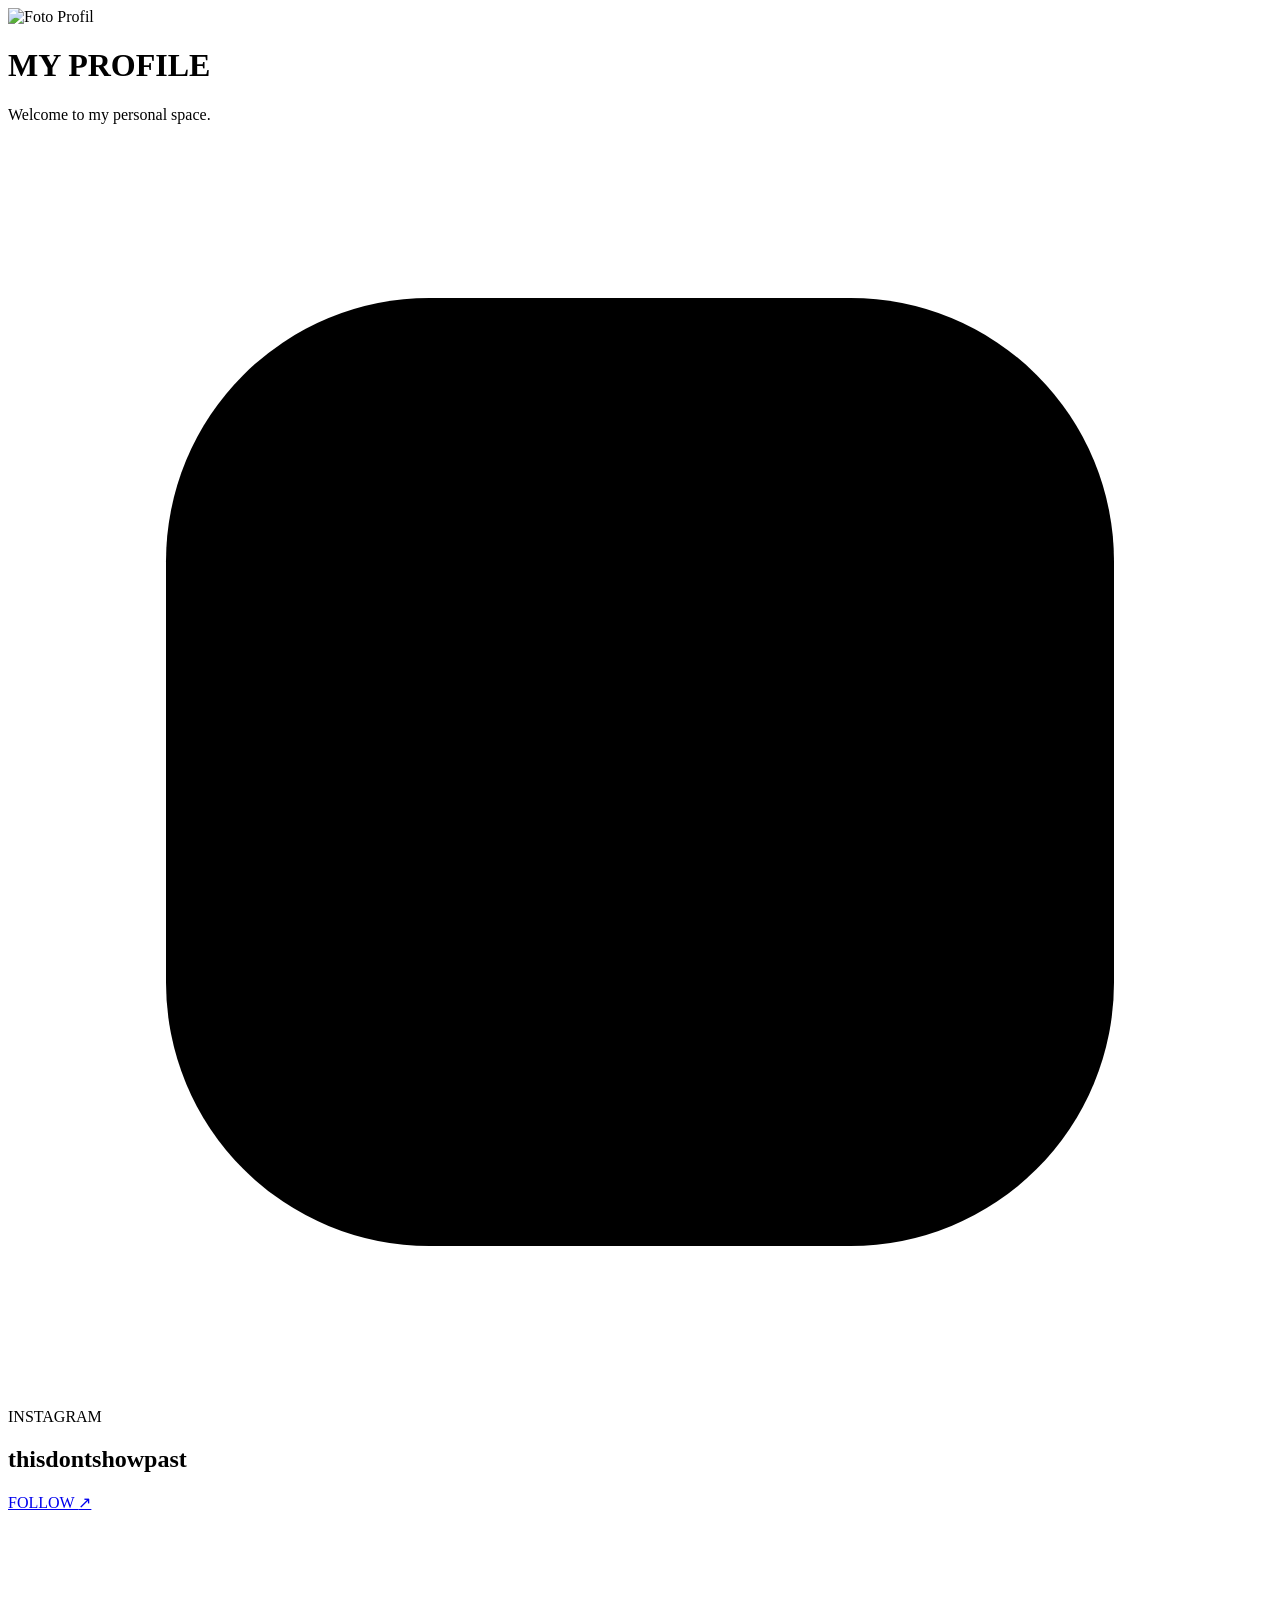
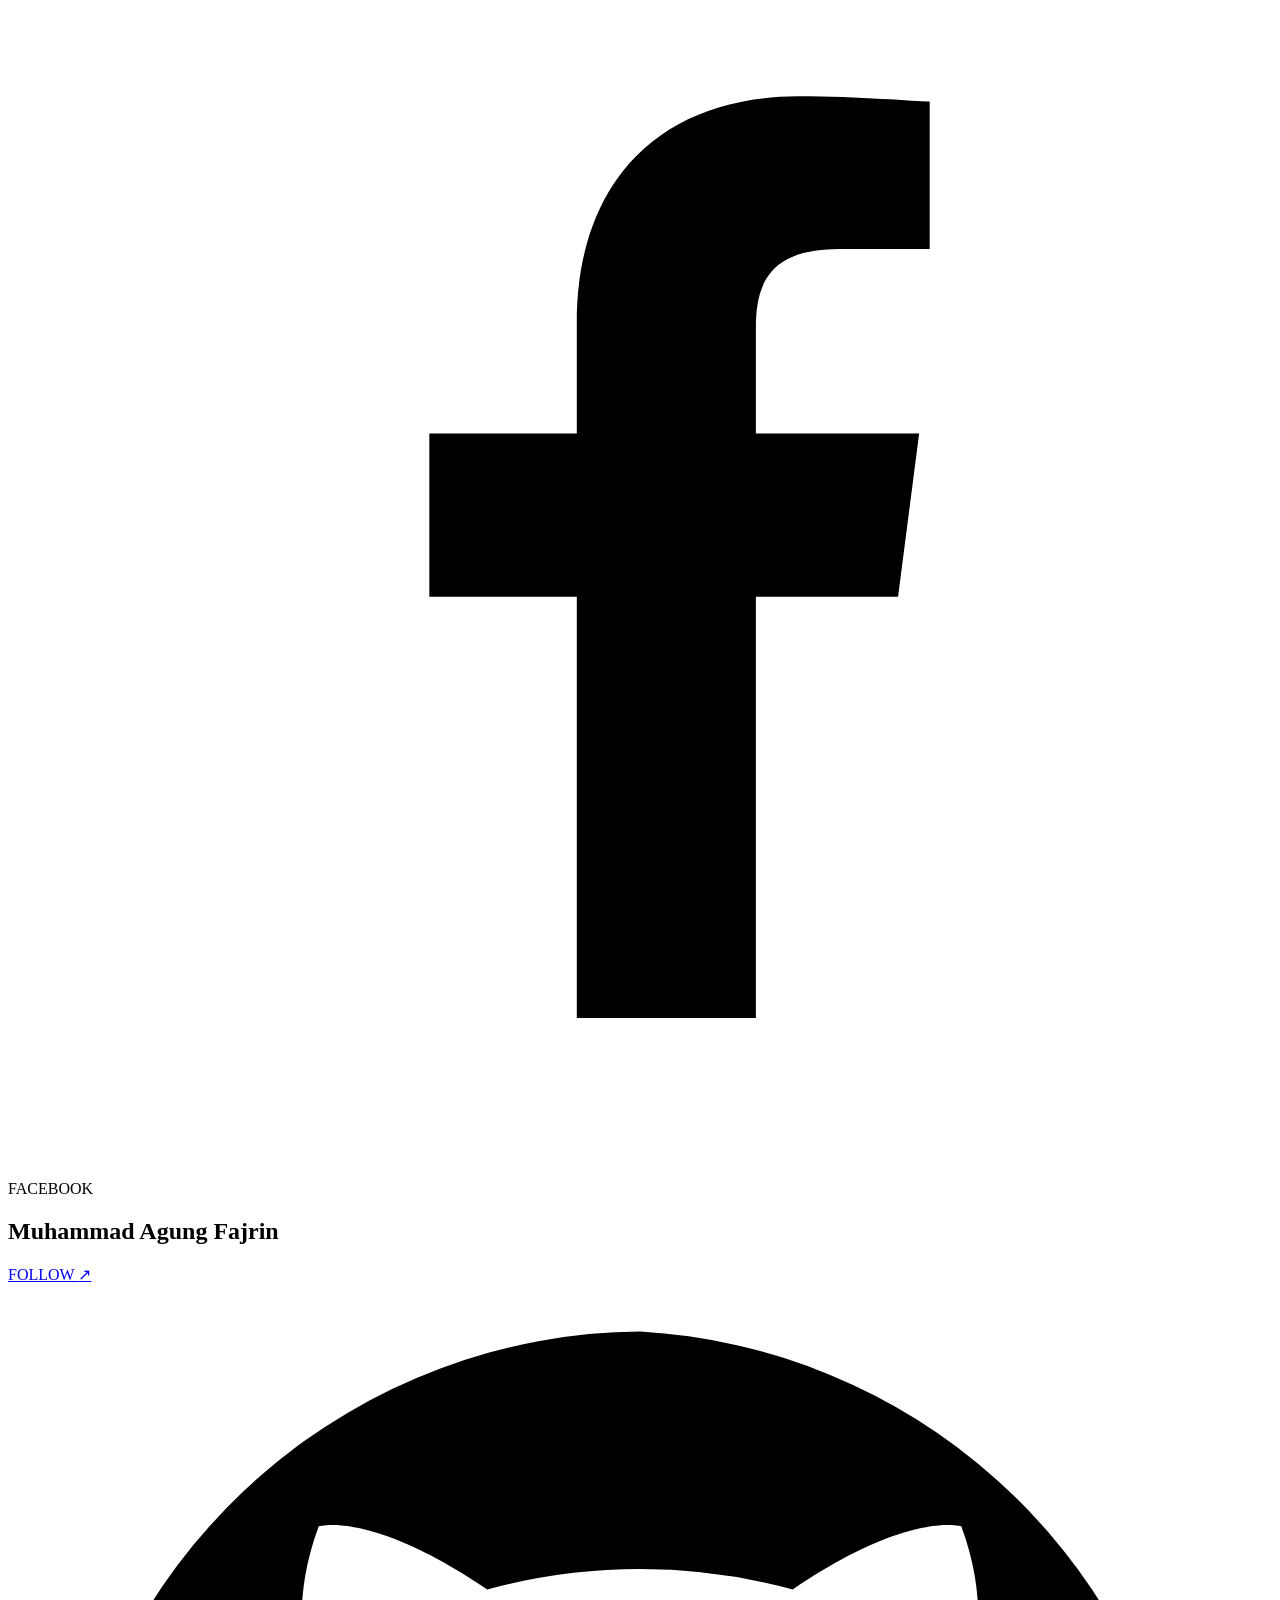
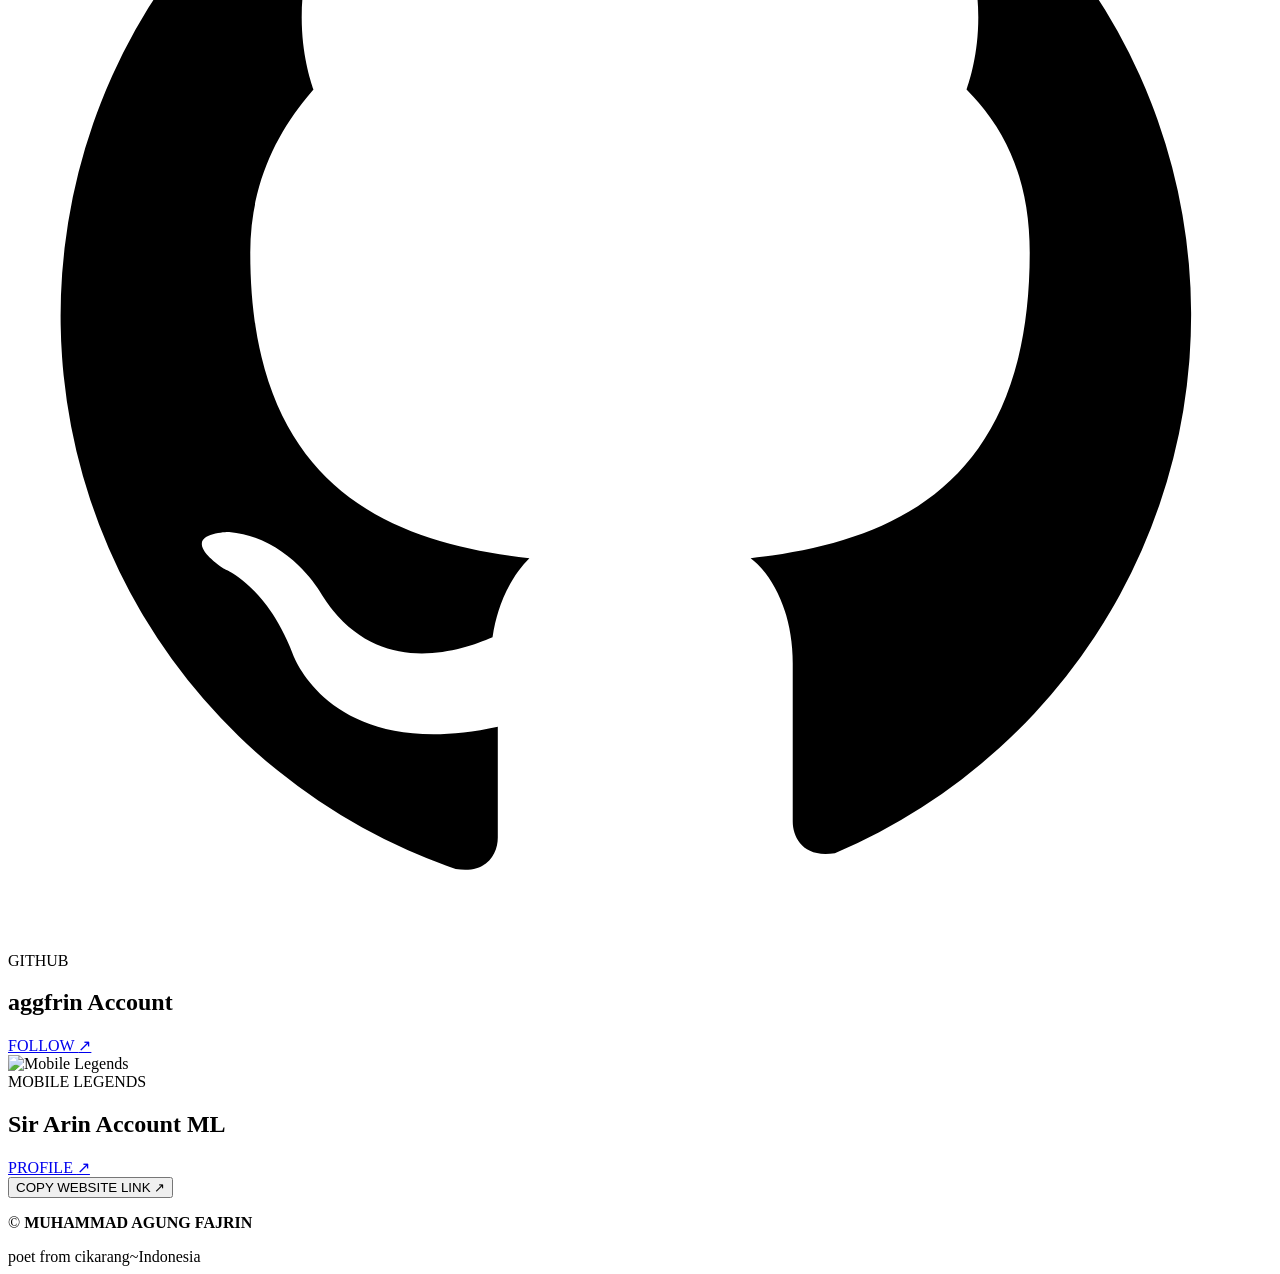
==== personalWebsite/index.html @ a062d6a9 "Rename index.html to personalWebsite/index.html" ====
<!DOCTYPE html>
<html lang="id">
<head>
  <meta charset="UTF-8">
  <meta name="viewport" content="width=device-width, initial-scale=1.0">
  <meta name="description" content="Temukan media sosial resmi Muhammad Agung Fajrin.">
  <title>Muhammad Agung Fajrin | Social Links</title>
  <link rel="preconnect" href="https://fonts.googleapis.com">
  <link rel="preconnect" href="https://fonts.gstatic.com" crossorigin>
  <link href="https://fonts.googleapis.com/css2?family=DM+Sans:wght@400;500;600;700&family=Manrope:wght@400;500;600;700;800&display=swap" rel="stylesheet">
  <link rel="stylesheet" href="style.css">
</head>
<body>
  <main class="page">
    <header class="intro">
  <div class="profile-picture">
    <img src="image/profil.jpg" alt="Foto Profil">
  </div>

  <h1 class="profile-title">MY PROFILE</h1>

  <p>Welcome to my personal space.</p>
</header>

    <section class="social-list" aria-label="Media sosial Muhammad Agung Fajrin">
      <article class="social-card instagram">
        <div class="social-icon" aria-hidden="true">
          <svg viewBox="0 0 24 24" role="img">
            <rect x="3" y="3" width="18" height="18" rx="5"></rect>
            <circle cx="12" cy="12" r="4"></circle>
            <circle class="dot" cx="17.5" cy="6.8" r="1"></circle>
          </svg>
        </div>
        <div class="social-info">
          <span class="social-type">INSTAGRAM</span>
          <h2>thisdontshowpast</h2>
        </div>
        <a class="follow-link" href="https://www.instagram.com/thisdontshowpast/" target="_blank" rel="noopener noreferrer">
          FOLLOW <span aria-hidden="true">↗</span>
        </a>
      </article>

      <article class="social-card facebook">
        <div class="social-icon" aria-hidden="true">
          <svg viewBox="0 0 24 24" role="img">
            <path d="M14.2 21v-8h2.7l.4-3.1h-3.1v-2c0-.9.3-1.5 1.6-1.5h1.7V3.6c-.3 0-1.3-.1-2.5-.1-2.5 0-4.2 1.5-4.2 4.3v2.1H8v3.1h2.8v8z"></path>
          </svg>
        </div>
        <div class="social-info">
          <span class="social-type">FACEBOOK</span>
          <h2>Muhammad Agung Fajrin</h2>
        </div>
        <a class="follow-link" href="https://www.facebook.com/share/19wFxT5Kg1/" target="_blank" rel="noopener noreferrer">
          FOLLOW <span aria-hidden="true">↗</span>
        </a>
      </article>

      <article class="social-card github">
        <div class="social-icon" aria-hidden="true">
          <svg viewBox="0 0 24 24" role="img">
            <path d="M12 .9a11.1 11.1 0 0 0-3.5 21.6c.6.1.8-.3.8-.6v-2.1c-3.2.7-3.9-1.4-3.9-1.4-.5-1.3-1.3-1.6-1.3-1.6-1-.7.1-.7.1-.7 1.1.1 1.7 1.1 1.7 1.1 1 1.7 2.6 1.2 3.3.9.1-.7.4-1.2.7-1.5-2.6-.3-5.3-1.3-5.3-5.8 0-1.3.5-2.3 1.2-3.1-.1-.3-.5-1.5.1-3.1 0 0 1-.3 3.2 1.2a11 11 0 0 1 5.8 0c2.2-1.5 3.2-1.2 3.2-1.2.6 1.6.2 2.8.1 3.1.8.8 1.2 1.8 1.2 3.1 0 4.5-2.7 5.5-5.3 5.8.4.3.8 1 .8 2v3c0 .3.2.7.8.6A11.1 11.1 0 0 0 12 .9z"></path>
          </svg>
        </div>
        <div class="social-info">
          <span class="social-type">GITHUB</span>
          <h2>aggfrin Account</h2>
        </div>
        <a class="follow-link" href="https://github.com/aggfrin" target="_blank" rel="noopener noreferrer">
          FOLLOW <span aria-hidden="true">↗</span>
        </a>
      </article>

      <!-- MOBILE LEGENDS -->
<article class="social-card mobile-legends">

  <div class="social-icon">
    <img src="image/ml-icon.png" alt="Mobile Legends">
  </div>

  <div class="social-info">
    <span class="social-type">MOBILE LEGENDS</span>
    <h2>Sir Arin Account ML</h2>
  </div>

  <a class="follow-link"
     href="ml.html"
     target="_blank"
     rel="noopener noreferrer">
    PROFILE <span>↗</span>
  </a>

</article>
    </section>

<div class="share-website">
  <button id="copy-link-button" type="button">
    COPY WEBSITE LINK ↗
  </button>
  <p id="copy-message"></p>
</div>
   <footer class="main-footer">
  <div class="footer-line"></div>

  <p>© <strong>MUHAMMAD AGUNG FAJRIN</strong></p>

  <span class="footer-caption">
    poet from cikarang~Indonesia
  </span>
</footer>
  </main>
  <script>
    document.getElementById("year").textContent = new Date().getFullYear();
  </script>
  <script>
  const copyButton = document.getElementById("copy-link-button");
  const copyMessage = document.getElementById("copy-message");

  copyButton.addEventListener("click", async function () {
    try {
      await navigator.clipboard.writeText(window.location.href);

      copyMessage.textContent = "Website link berhasil disalin!";
      copyButton.textContent = "LINK COPIED ✓";
    } catch (error) {
      copyMessage.textContent = "Gagal menyalin. Silakan salin alamat website secara manual.";
    }
  });
</script>
</body>
</html>
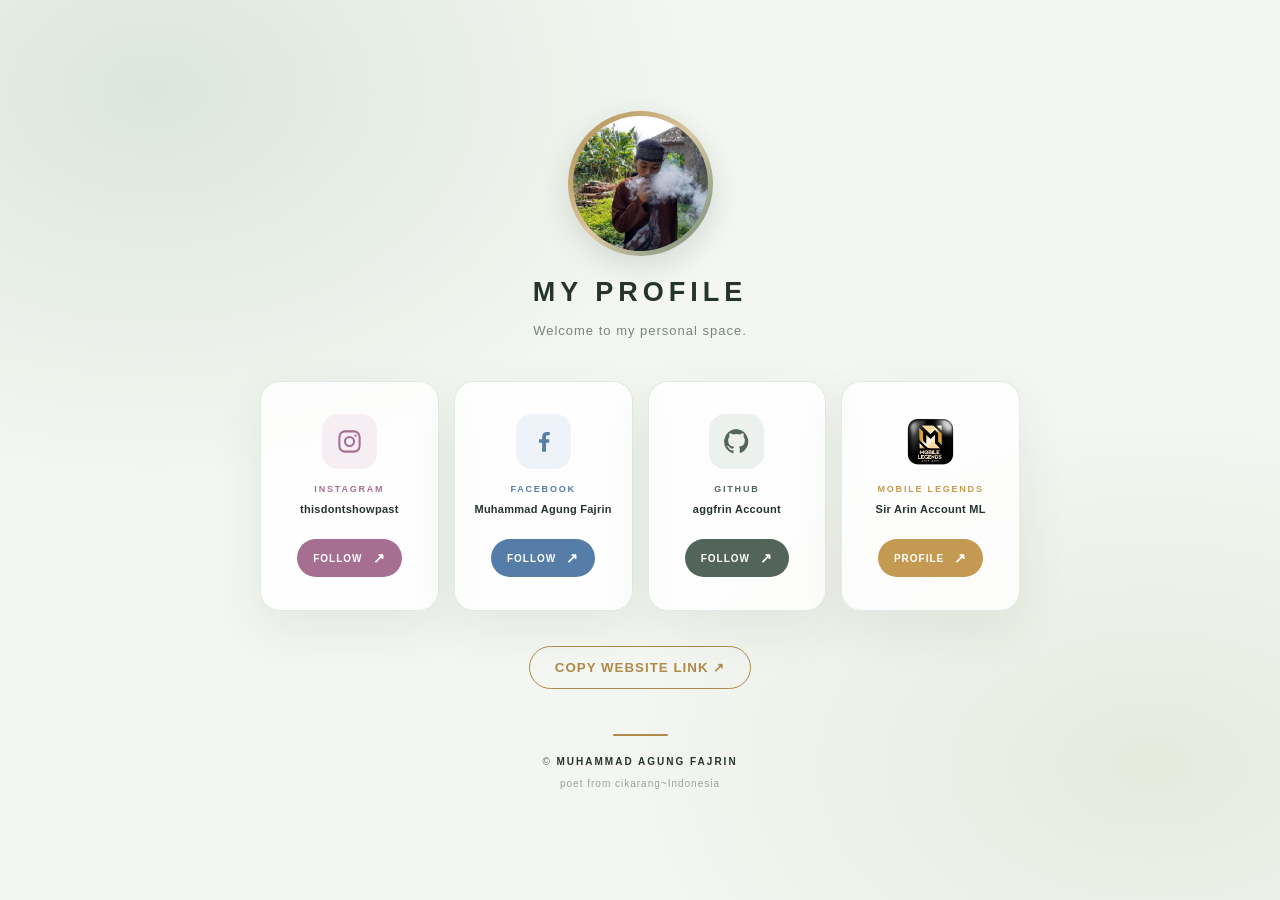
==== commit 22468917: "Update index.html" ====
--- a/personalWebsite/index.html
+++ b/personalWebsite/index.html
@@ -128,3 +128,4 @@
 </script>
 </body>
 </html>
+
--- a/personalWebsite/style.css
+++ b/personalWebsite/style.css
@@ -0,0 +1,483 @@
+/* Muhammad Agung Fajrin — Social Links */
+:root {
+  --ink: #26332f;
+  --muted: #78857f;
+  --paper: #f3f6f1;
+  --card: rgba(255, 255, 255, 0.82);
+  --line: #e7ece6;
+  --sage: #718b7d;
+  --sage-dark: #496657;
+  --shadow: 0 18px 50px rgba(48, 69, 57, 0.08);
+}
+
+* { box-sizing: border-box; }
+
+body {
+  margin: 0;
+  min-height: 100vh;
+  color: var(--ink);
+  font-family: "DM Sans", sans-serif;
+  background:
+    radial-gradient(ellipse at 12% 10%, rgba(194, 214, 196, .48), transparent 34%),
+    radial-gradient(ellipse at 90% 85%, rgba(220, 226, 207, .58), transparent 32%),
+    var(--paper);
+  display: grid;
+  place-items: center;
+  padding: 56px 20px;
+}
+
+.page {
+  width: min(100%, 760px);
+  margin: auto;
+}
+
+.intro {
+  text-align: center;
+  margin: 0 auto 38px;
+  max-width: 580px;
+}
+
+.eyebrow {
+  display: inline-block;
+  color: var(--sage-dark);
+  font-size: 10px;
+  font-weight: 700;
+  letter-spacing: .24em;
+  margin-bottom: 15px;
+}
+
+h1 {
+  margin: 0;
+  font-family: "Manrope", sans-serif;
+  font-size: clamp(38px, 8vw, 58px);
+  line-height: 1.08;
+  letter-spacing: -.055em;
+  font-weight: 800;
+}
+
+h1 span {
+  color: var(--sage);
+}
+
+.intro p {
+  color: var(--muted);
+  font-size: 14px;
+  line-height: 1.8;
+  margin: 16px 0 0;
+}
+
+.social-list {
+  display: grid;
+  grid-template-columns: repeat(3, 1fr);
+  gap: 18px;
+  align-items: stretch;
+}
+
+.social-card {
+  --accent: #9b6ca3;
+  --tint: #f4edf5;
+  display: flex;
+  flex-direction: column;
+  align-items: center;
+  justify-content: center;
+  text-align: center;
+  gap: 15px;
+  min-height: 220px;
+  padding: 25px 15px;
+  
+  background: var(--card);
+  border: 1px solid rgba(224, 232, 224, .9);
+  border-radius: 20px;
+  box-shadow: var(--shadow);
+  transition: all .35s ease
+}
+
+.social-card:hover {
+  transform: translateY(-4px);
+  box-shadow: 0 24px 55px rgba(48, 69, 57, .13);
+  border-color: color-mix(in srgb, var(--accent), white 65%);
+}
+
+.instagram { --accent: #a66f91; --tint: #f7eef3; }
+.facebook  { --accent: #557da8; --tint: #edf3f9; }
+.github    { --accent: #53645b; --tint: #edf1ed; }
+
+.social-icon {
+  flex: 0 0 56px;
+  width: 56px;
+  height: 56px;
+  display: grid;
+  place-items: center;
+  border-radius: 16px;
+  color: var(--accent);
+  background: var(--tint);
+}
+
+.social-icon svg {
+  width: 27px;
+  height: 27px;
+  fill: none;
+  stroke: currentColor;
+  stroke-width: 1.8;
+  stroke-linecap: round;
+  stroke-linejoin: round;
+}
+
+.facebook .social-icon svg,
+.github .social-icon svg {
+  fill: currentColor;
+  stroke: none;
+}
+
+.social-icon .dot { fill: currentColor; stroke: none; }
+
+.social-info {
+  flex: 1;
+  min-width: 0;
+}
+
+.social-type {
+  display: block;
+  color: var(--accent);
+  font-size: 9px;
+  font-weight: 700;
+  letter-spacing: .2em;
+  margin-bottom: 7px;
+}
+
+.social-info h2 {
+  margin: 0;
+  font-family: "Manrope", sans-serif;
+  font-size: clamp(11px, 2vw, 14px);
+  line-height: 1.5;
+  letter-spacing: .025em;
+  font-weight: 800;
+  overflow-wrap: anywhere;
+}
+
+.follow-link {
+  display: inline-flex;
+  align-items: center;
+  justify-content: center;
+  gap: 10px;
+  flex: 0 0 auto;
+  padding: 11px 16px;
+  border-radius: 999px;
+  color: white;
+  background: var(--accent);
+  text-decoration: none;
+  font-size: 10px;
+  font-weight: 700;
+  letter-spacing: .1em;
+  transition: transform .2s ease, filter .2s ease;
+}
+
+.follow-link:hover {
+  transform: translateY(-2px);
+  filter: brightness(1.08);
+}
+
+.follow-link span { font-size: 14px; }
+
+footer {
+  margin-top: 34px;
+  text-align: center;
+  color: #98a39c;
+  font-size: 11px;
+  letter-spacing: .02em;
+}
+
+.footer-dot { padding: 0 5px; color: #b5c2b7; }
+
+@media (max-width: 560px) {
+  body { padding: 42px 16px; }
+  .intro { margin-bottom: 29px; }
+  .social-card { gap: 13px; padding: 17px 14px; min-height: 96px; border-radius: 16px; }
+  .social-icon { flex-basis: 47px; width: 47px; height: 47px; border-radius: 14px; }
+  .social-icon svg { width: 23px; height: 23px; }
+  .social-info h2 { font-size: 10px; }
+  .social-type { font-size: 8px; margin-bottom: 5px; }
+  .follow-link { padding: 10px 11px; gap: 6px; font-size: 9px; }
+}
+
+@media (max-width: 360px) {
+  .social-card { gap: 10px; padding-inline: 11px; }
+  .social-icon { flex-basis: 42px; width: 42px; height: 42px; }
+  .follow-link { padding: 9px 8px; font-size: 8px; }
+}
+/* PROFILE SECTION */
+
+.profile-picture {
+  width: 145px;
+  height: 145px;
+  margin: 0 auto 22px;
+  padding: 5px;
+
+  border-radius: 50%;
+  background: linear-gradient(
+    135deg,
+    #b08a4b,
+    #d9c8a2,
+    #718b7d
+  );
+
+  box-shadow: 0 10px 30px rgba(48, 69, 57, 0.15);
+  overflow: hidden;
+}
+
+.profile-picture img {
+  width: 100%;
+  height: 100%;
+  object-fit: cover;
+  border-radius: 50%;
+  display: block;
+}
+
+.profile-title {
+  font-family: "Manrope", sans-serif;
+  font-size: 27px;
+  font-weight: 800;
+  letter-spacing: 5px;
+  color: #26332f;
+  margin: 0;
+}
+
+.intro p {
+  margin-top: 12px;
+  color: #78857f;
+  font-size: 13px;
+  letter-spacing: 1px;
+}
+.profile-picture {
+  transition: transform 0.4s ease, box-shadow 0.4s ease;
+  animation: profileAppear 1s ease;
+}
+
+.profile-picture:hover {
+  transform: scale(1.06);
+  box-shadow: 0 15px 35px rgba(48, 69, 57, 0.22);
+}
+
+@keyframes profileAppear {
+  from {
+    opacity: 0;
+    transform: translateY(15px);
+  }
+
+  to {
+    opacity: 1;
+    transform: translateY(0);
+  }
+}
+.social-info {
+  flex: none;
+}
+
+.social-info h2 {
+  font-size: 11px;
+  line-height: 1.6;
+}
+
+.social-icon {
+  width: 55px;
+  height: 55px;
+  flex: 0 0 55px;
+}
+
+.follow-link {
+  margin-top: 5px;
+}
+@media (max-width: 560px) {
+  .social-list {
+    grid-template-columns: repeat(2, minmax(0, 1fr));
+    gap: 12px;
+  }
+
+  .social-card {
+    min-height: 190px;
+    padding: 15px 6px;
+    gap: 10px;
+  }
+
+  .social-info h2 {
+    font-size: 9px;
+  }
+
+  .follow-link {
+    font-size: 8px;
+    padding: 9px 7px;
+  }
+}
+/* FIX SOCIAL CARD LAYOUT */
+
+.social-list {
+  display: grid;
+  grid-template-columns: repeat(4, minmax(0, 1fr));
+  gap: 15px;
+  width: 100%;
+}
+
+.social-card {
+  display: flex;
+  flex-direction: column;
+  align-items: center;
+  justify-content: center;
+  text-align: center;
+  min-width: 0;
+  min-height: 230px;
+  padding: 25px 12px;
+  gap: 15px;
+}
+
+.social-icon {
+  flex-shrink: 0;
+}
+
+.social-info {
+  width: 100%;
+  min-width: 0;
+  text-align: center;
+}
+
+.social-info h2 {
+  overflow-wrap: anywhere;
+  font-size: 11px;
+  line-height: 1.6;
+}
+
+.follow-link {
+  margin-top: 5px;
+}
+/* SOCIAL CARD ENTRANCE ANIMATION */
+
+.social-card {
+  opacity: 0;
+  animation: cardAppear 0.8s ease forwards;
+}
+
+.social-card:nth-child(1) {
+  animation-delay: 0.2s;
+}
+
+.social-card:nth-child(2) {
+  animation-delay: 0.4s;
+}
+
+.social-card:nth-child(3) {
+  animation-delay: 0.6s;
+}
+
+@keyframes cardAppear {
+  from {
+    opacity: 0;
+    transform: translateY(25px);
+  }
+
+  to {
+    opacity: 1;
+    transform: translateY(0);
+  }
+}
+/* PREMIUM HOVER EFFECT */
+
+.social-card {
+  transition:
+    transform 0.35s ease,
+    box-shadow 0.35s ease,
+    border-color 0.35s ease;
+}
+
+.social-card:hover {
+  transform: translateY(-8px);
+  box-shadow: 0 22px 45px rgba(48, 69, 57, 0.16);
+  border-color: var(--accent);
+}
+
+.social-icon {
+  transition: transform 0.35s ease;
+}
+
+.social-card:hover .social-icon {
+  transform: scale(1.12) rotate(-5deg);
+}
+
+.follow-link {
+  transition: all 0.3s ease;
+}
+
+.follow-link:hover {
+  filter: brightness(1.12);
+  transform: scale(1.06);
+}
+/* ELEGANT FOOTER */
+
+.main-footer {
+  margin-top: 45px;
+  text-align: center;
+}
+
+.footer-line {
+  width: 55px;
+  height: 2px;
+  background: #b08a4b;
+  margin: 0 auto 20px;
+  border-radius: 10px;
+}
+
+.main-footer p {
+  color: #53645b;
+  font-size: 10px;
+  letter-spacing: 2px;
+}
+
+.main-footer strong {
+  color: #26332f;
+}
+
+.footer-caption {
+  color: #98a39c;
+  font-size: 10px;
+  letter-spacing: 1px;
+}
+/* MOBILE LEGENDS STYLE */
+
+.mobile-legends {
+  --accent: #c49a52;
+  --tint: #f8f1e4;
+}
+
+.mobile-legends .social-icon img {
+  width: 100%;
+  height: 100%;
+  object-fit: contain;
+  border-radius: 12px;
+}
+.share-website {
+  text-align: center;
+  margin: 35px auto;
+}
+
+#copy-link-button {
+  padding: 13px 25px;
+  border: 1px solid #b08a4b;
+  border-radius: 30px;
+  background: transparent;
+  color: #b08a4b;
+  font-family: inherit;
+  font-weight: 700;
+  letter-spacing: 1px;
+  cursor: pointer;
+  transition: all 0.3s ease;
+}
+
+#copy-link-button:hover {
+  background: #b08a4b;
+  color: white;
+  transform: translateY(-4px);
+}
+
+#copy-message {
+  margin-top: 12px;
+  font-size: 13px;
+  color: #b08a4b;
+}
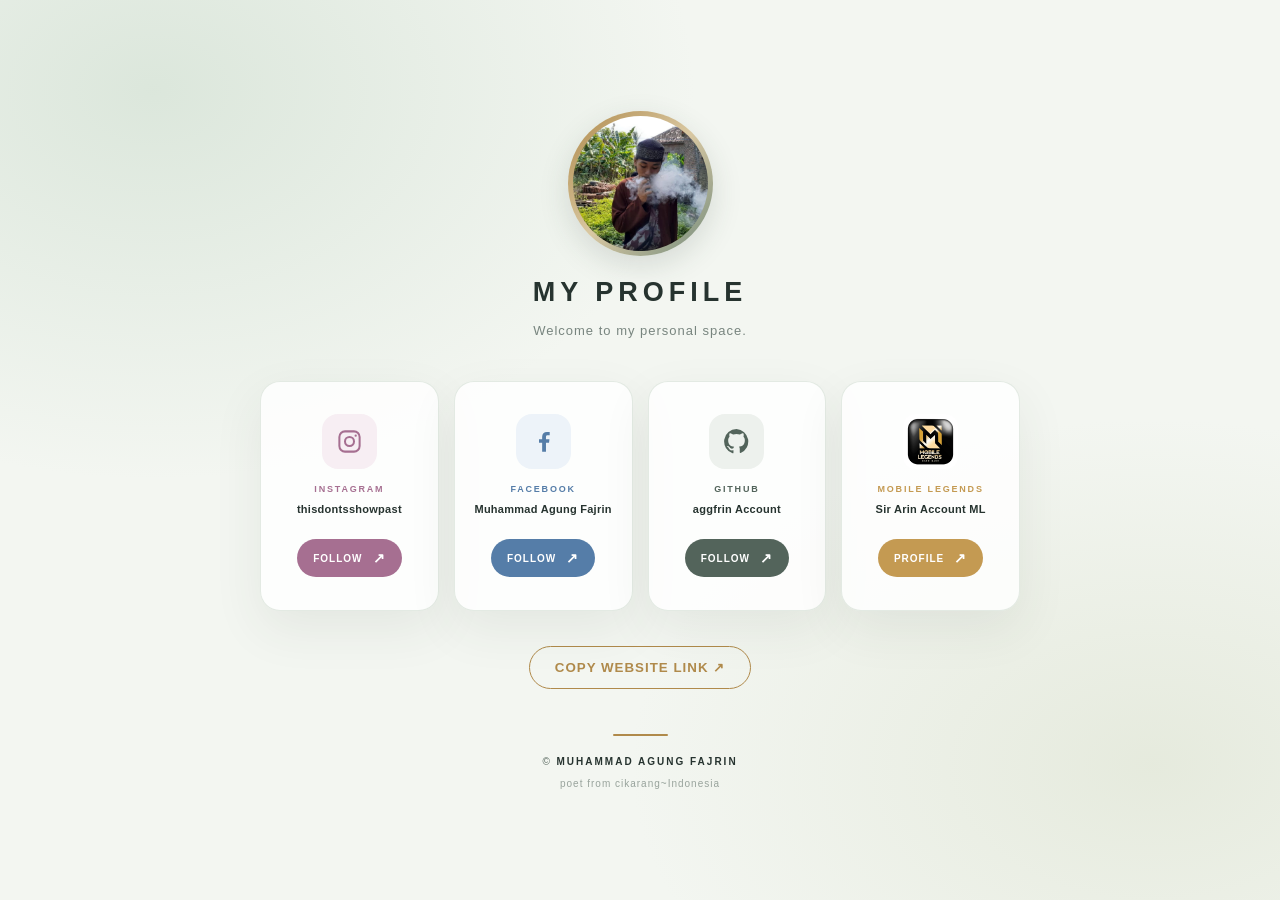
==== commit 81724bbf: "Update index.html" ====
--- a/personalWebsite/index.html
+++ b/personalWebsite/index.html
@@ -1,8 +1,14 @@
 <!DOCTYPE html>
 <html lang="id">
 <head>
-  <meta charset="UTF-8">
+   <meta charset="UTF-8">
   <meta name="viewport" content="width=device-width, initial-scale=1.0">
+  <meta property="og:title" content="Muhammad Agung Fajrin | Personal Website">
+<meta property="og:description" content="Web Developer in Progress — Learn, Build, Grow.">
+<meta property="og:image" content="https://agungfajrin.pages.dev/image/og-preview.jpg">
+<meta property="og:url" content="https://agungfajrin.pages.dev/">
+<meta property="og:type" content="website">
+<meta name="twitter:card" content="summary_large_image">
   <meta name="description" content="Temukan media sosial resmi Muhammad Agung Fajrin.">
   <title>Muhammad Agung Fajrin | Social Links</title>
   <link rel="preconnect" href="https://fonts.googleapis.com">
@@ -33,7 +39,7 @@
         </div>
         <div class="social-info">
           <span class="social-type">INSTAGRAM</span>
-          <h2>thisdontshowpast</h2>
+          <h2>thisdontsshowpast</h2>
         </div>
         <a class="follow-link" href="https://www.instagram.com/thisdontshowpast/" target="_blank" rel="noopener noreferrer">
           FOLLOW <span aria-hidden="true">↗</span>
